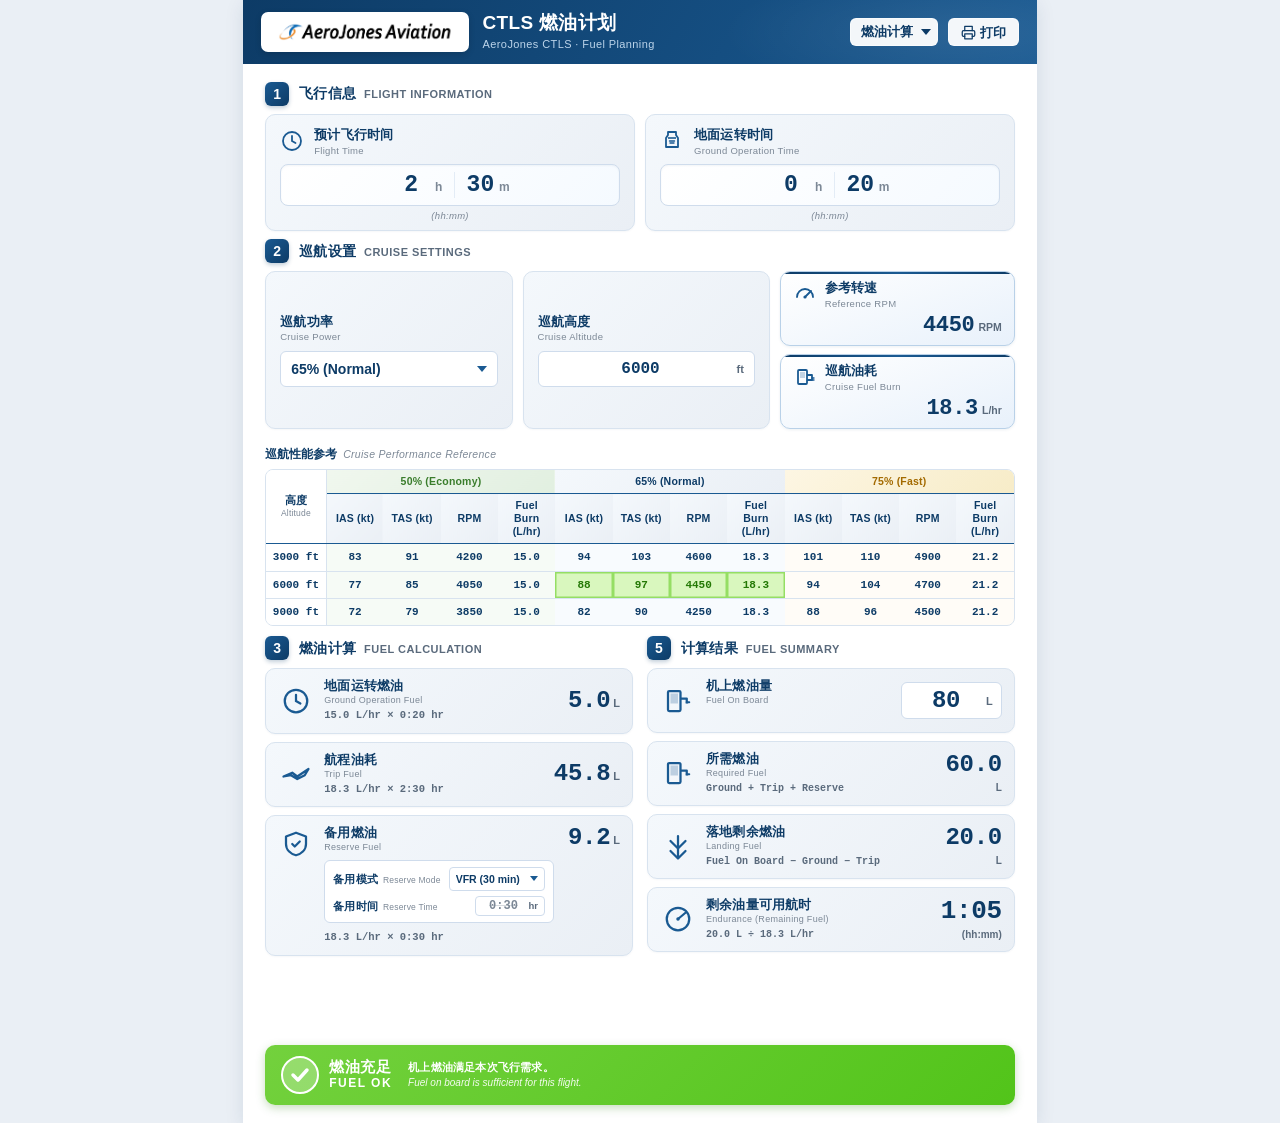
==== CTLS-FUEL/index.html @ 7efce7c6 "Initial commit: CTLS-FLIGHT-TOOLS (W&B + Fuel + T&L)" ====
<!DOCTYPE html>
<html lang="zh-CN">
<head>
<meta charset="UTF-8">
<meta name="viewport" content="width=device-width,initial-scale=1,viewport-fit=cover">
<meta name="theme-color" content="#0d3b66">
<meta name="apple-mobile-web-app-capable" content="yes">
<meta name="mobile-web-app-capable" content="yes">
<title>CTLS 燃油计划 | Fuel Planning</title>
<link rel="icon" type="image/svg+xml" href="icons/icon.svg">
<link rel="stylesheet" href="../CTLS-common/css/header.css">
<link rel="stylesheet" href="css/style.css">
</head>
<body>

<div class="page">

  <!-- ============================================================
       Header — 与 CTLS-TOL 共用样式
       ============================================================ -->
  <header class="app-header">
    <div class="logo"><img src="assets/威翔logo.png" alt="AeroJones Aviation"></div>
    <div class="titles">
      <h1>CTLS 燃油计划</h1>
      <p class="subtitle">AeroJones CTLS · Fuel Planning</p>
    </div>
  </header>

  <div class="body-pad">

    <!-- ============================================================
         Section 1 — Flight Information
         ============================================================ -->
    <div class="sec-title-bar">
      <span class="sec-badge">1</span>
      <span class="sec-text">飞行信息 <span class="en">FLIGHT INFORMATION</span></span>
    </div>

    <div class="info-grid-2">
      <div class="info-card">
        <div class="info-card-head">
          <svg class="info-icon" viewBox="0 0 24 24" aria-hidden="true">
            <circle cx="12" cy="12" r="9" fill="none" stroke="currentColor" stroke-width="1.8"/>
            <path d="M12 7 V12 L15.5 14" fill="none" stroke="currentColor" stroke-width="1.8" stroke-linecap="round"/>
          </svg>
          <div class="info-lbl">
            <span class="cn">预计飞行时间</span>
            <small>Flight Time</small>
          </div>
        </div>
        <div class="time-split">
          <input type="number" id="flight_time_hr" min="0" value="2" class="time-num">
          <span class="time-sep">h</span>
          <input type="number" id="flight_time_min" min="0" max="59" value="30" class="time-num">
          <span class="time-sep">m</span>
        </div>
        <div class="info-hint">(hh:mm)</div>
      </div>

      <div class="info-card">
        <div class="info-card-head">
          <svg class="info-icon" viewBox="0 0 24 24" aria-hidden="true">
            <path d="M8 3 H16 V6 L18 9 V18 H6 V9 L8 6 Z" fill="none" stroke="currentColor" stroke-width="1.8" stroke-linejoin="round"/>
            <path d="M8 9 H16" fill="none" stroke="currentColor" stroke-width="1.6"/>
            <path d="M9.5 12 L14.5 12 M10 14 L14 14" fill="none" stroke="currentColor" stroke-width="1.4" stroke-linecap="round"/>
          </svg>
          <div class="info-lbl">
            <span class="cn">地面运转时间</span>
            <small>Ground Operation Time</small>
          </div>
        </div>
        <div class="time-split">
          <input type="number" id="ground_op_hr" min="0" value="0" class="time-num">
          <span class="time-sep">h</span>
          <input type="number" id="ground_op_min" min="0" max="59" value="20" class="time-num">
          <span class="time-sep">m</span>
        </div>
        <div class="info-hint">(hh:mm)</div>
      </div>
    </div>

    <!-- ============================================================
         Section 2 — Cruise Settings
         ============================================================ -->
    <div class="sec-title-bar">
      <span class="sec-badge">2</span>
      <span class="sec-text">巡航设置 <span class="en">CRUISE SETTINGS</span></span>
    </div>

    <div class="cruise-grid">
      <div class="select-card">
        <div class="select-lbl">
          <span class="cn">巡航功率</span>
          <small>Cruise Power</small>
        </div>
        <select id="cruise_power" class="select-input">
          <option value="50%">50% (Economy)</option>
          <option value="65%" selected>65% (Normal)</option>
          <option value="75%">75% (Fast)</option>
        </select>
      </div>

      <div class="select-card">
        <div class="select-lbl">
          <span class="cn">巡航高度</span>
          <small>Cruise Altitude</small>
        </div>
        <div class="alt-input-wrap">
          <input type="number" id="cruise_altitude" class="alt-input" min="0" max="18000" step="100" value="6000">
          <span class="alt-unit">ft</span>
        </div>
      </div>

      <div class="result-stack">
        <div class="result-card-sm">
          <div class="result-head">
            <svg class="info-icon" viewBox="0 0 24 24" aria-hidden="true">
              <path d="M4 14 A8 8 0 0 1 20 14" fill="none" stroke="currentColor" stroke-width="1.8" stroke-linecap="round"/>
              <path d="M12 14 L18 8" fill="none" stroke="currentColor" stroke-width="1.8" stroke-linecap="round"/>
              <circle cx="12" cy="14" r="1.6" fill="currentColor"/>
            </svg>
            <div class="info-lbl">
              <span class="cn">参考转速</span>
              <small>Reference RPM</small>
            </div>
          </div>
          <div class="result-val">
            <span class="val" id="res_ref_rpm">—</span>
            <span class="unit">RPM</span>
          </div>
        </div>

        <div class="result-card-sm">
          <div class="result-head">
            <svg class="info-icon" viewBox="0 0 24 24" aria-hidden="true">
              <rect x="5" y="4" width="9" height="14" rx="1" fill="none" stroke="currentColor" stroke-width="1.8"/>
              <rect x="7" y="6" width="5" height="6" fill="currentColor" opacity=".25"/>
              <path d="M14 9 H19 V14 H14" fill="none" stroke="currentColor" stroke-width="1.8" stroke-linejoin="round"/>
              <path d="M19 12 L21 12 M19 14 L21 14" fill="none" stroke="currentColor" stroke-width="1.4" stroke-linecap="round"/>
            </svg>
            <div class="info-lbl">
              <span class="cn">巡航油耗</span>
              <small>Cruise Fuel Burn</small>
            </div>
          </div>
          <div class="result-val">
            <span class="val" id="res_burn">—</span>
            <span class="unit">L/hr</span>
          </div>
        </div>
      </div>
    </div>

    <!-- ============================================================
         POH Performance Reference Table
         ============================================================ -->
    <div class="poh-title">
      <span class="poh-title-cn">巡航性能参考</span>
      <span class="poh-title-en">Cruise Performance Reference</span>
    </div>

    <div class="poh-table-wrap">
      <table class="poh-table" id="poh_table">
        <thead>
          <tr>
            <th class="alt-head" rowspan="2">高度<br><small>Altitude</small></th>
            <th colspan="4" class="grp-50">50% (Economy)</th>
            <th colspan="4" class="grp-65">65% (Normal)</th>
            <th colspan="4" class="grp-75">75% (Fast)</th>
          </tr>
          <tr>
            <th>IAS (kt)</th><th>TAS (kt)</th><th>RPM</th><th>Fuel Burn (L/hr)</th>
            <th>IAS (kt)</th><th>TAS (kt)</th><th>RPM</th><th>Fuel Burn (L/hr)</th>
            <th>IAS (kt)</th><th>TAS (kt)</th><th>RPM</th><th>Fuel Burn (L/hr)</th>
          </tr>
        </thead>
        <tbody>
          <tr data-alt="3000">
            <th class="alt-cell">3000 ft</th>
            <td data-power="50" data-alt="3000" data-key="ias">83</td>
            <td data-power="50" data-alt="3000" data-key="tas">91</td>
            <td data-power="50" data-alt="3000" data-key="rpm">4200</td>
            <td data-power="50" data-alt="3000" data-key="burn">15.0</td>
            <td data-power="65" data-alt="3000" data-key="ias">94</td>
            <td data-power="65" data-alt="3000" data-key="tas">103</td>
            <td data-power="65" data-alt="3000" data-key="rpm">4600</td>
            <td data-power="65" data-alt="3000" data-key="burn">18.3</td>
            <td data-power="75" data-alt="3000" data-key="ias">101</td>
            <td data-power="75" data-alt="3000" data-key="tas">110</td>
            <td data-power="75" data-alt="3000" data-key="rpm">4900</td>
            <td data-power="75" data-alt="3000" data-key="burn">21.2</td>
          </tr>
          <tr data-alt="6000">
            <th class="alt-cell">6000 ft</th>
            <td data-power="50" data-alt="6000" data-key="ias">77</td>
            <td data-power="50" data-alt="6000" data-key="tas">85</td>
            <td data-power="50" data-alt="6000" data-key="rpm">4050</td>
            <td data-power="50" data-alt="6000" data-key="burn">15.0</td>
            <td data-power="65" data-alt="6000" data-key="ias">88</td>
            <td data-power="65" data-alt="6000" data-key="tas">97</td>
            <td data-power="65" data-alt="6000" data-key="rpm">4450</td>
            <td data-power="65" data-alt="6000" data-key="burn">18.3</td>
            <td data-power="75" data-alt="6000" data-key="ias">94</td>
            <td data-power="75" data-alt="6000" data-key="tas">104</td>
            <td data-power="75" data-alt="6000" data-key="rpm">4700</td>
            <td data-power="75" data-alt="6000" data-key="burn">21.2</td>
          </tr>
          <tr data-alt="9000">
            <th class="alt-cell">9000 ft</th>
            <td data-power="50" data-alt="9000" data-key="ias">72</td>
            <td data-power="50" data-alt="9000" data-key="tas">79</td>
            <td data-power="50" data-alt="9000" data-key="rpm">3850</td>
            <td data-power="50" data-alt="9000" data-key="burn">15.0</td>
            <td data-power="65" data-alt="9000" data-key="ias">82</td>
            <td data-power="65" data-alt="9000" data-key="tas">90</td>
            <td data-power="65" data-alt="9000" data-key="rpm">4250</td>
            <td data-power="65" data-alt="9000" data-key="burn">18.3</td>
            <td data-power="75" data-alt="9000" data-key="ias">88</td>
            <td data-power="75" data-alt="9000" data-key="tas">96</td>
            <td data-power="75" data-alt="9000" data-key="rpm">4500</td>
            <td data-power="75" data-alt="9000" data-key="burn">21.2</td>
          </tr>
        </tbody>
      </table>
    </div>

    <!-- ============================================================
         Section 3 + 5 — Fuel Calculation (left) / Fuel Summary (right)
         ============================================================ -->
    <div class="calc-summary-grid">

      <!-- ===== Fuel Calculation (left) ===== -->
      <div class="calc-col">
        <div class="sec-title-bar">
          <span class="sec-badge">3</span>
          <span class="sec-text">燃油计算 <span class="en">FUEL CALCULATION</span></span>
        </div>

        <div class="calc-card">
          <div class="calc-icon">
            <svg viewBox="0 0 24 24"><circle cx="12" cy="12" r="9" fill="none" stroke="currentColor" stroke-width="1.8"/><path d="M12 7 V12 L15.5 14" fill="none" stroke="currentColor" stroke-width="1.8" stroke-linecap="round"/></svg>
          </div>
          <div class="calc-body">
            <div class="calc-lbl"><span class="cn">地面运转燃油</span><small>Ground Operation Fuel</small></div>
            <div class="calc-formula"><span id="fx_ground_op">15.0 L/hr × 0:20 hr</span></div>
          </div>
          <div class="calc-result">
            <span class="val" id="res_ground_op">5.0</span>
            <span class="unit">L</span>
          </div>
        </div>

        <div class="calc-card">
          <div class="calc-icon">
            <svg viewBox="0 0 24 24"><path d="M2 14 L9 11 L13 14 L22 8 L19 13 L13 16 L8 13 Z" fill="none" stroke="currentColor" stroke-width="1.8" stroke-linejoin="round"/></svg>
          </div>
          <div class="calc-body">
            <div class="calc-lbl"><span class="cn">航程油耗</span><small>Trip Fuel</small></div>
            <div class="calc-formula"><span id="fx_trip">18.3 L/hr × 2:30 hr</span></div>
          </div>
          <div class="calc-result">
            <span class="val" id="res_trip">45.8</span>
            <span class="unit">L</span>
          </div>
        </div>

        <div class="calc-card calc-card-3col">
          <div class="calc-icon">
            <svg viewBox="0 0 24 24"><path d="M12 3 L20 6 V12 C20 17 16 20 12 21 C8 20 4 17 4 12 V6 Z" fill="none" stroke="currentColor" stroke-width="1.8" stroke-linejoin="round"/><path d="M9 12 L11 14 L15 10" fill="none" stroke="currentColor" stroke-width="1.8" stroke-linecap="round" stroke-linejoin="round"/></svg>
          </div>
          <div class="calc-body">
            <div class="calc-lbl"><span class="cn">备用燃油</span><small>Reserve Fuel</small></div>
            <div class="reserve-controls">
              <div class="reserve-row">
                <span class="reserve-lbl"><span class="cn">备用模式</span><small>Reserve Mode</small></span>
                <select id="reserve_mode" class="reserve-select">
                  <option value="VFR" selected>VFR (30 min)</option>
                  <option value="IFR">IFR (45 min)</option>
                  <option value="CUSTOM">Custom 自定义</option>
                </select>
              </div>
              <div class="reserve-row">
                <span class="reserve-lbl"><span class="cn">备用时间</span><small>Reserve Time</small></span>
                <span class="reserve-time">
                  <input type="text" id="reserve_time" value="0:30" inputmode="numeric" maxlength="5">
                  <span class="unit">hr</span>
                </span>
              </div>
            </div>
            <div class="calc-formula reserve-formula"><span id="fx_reserve">18.3 L/hr × 0:30 hr</span></div>
          </div>
          <div class="calc-result">
            <span class="val" id="res_reserve">9.2</span>
            <span class="unit">L</span>
          </div>
        </div>
      </div>

      <!-- ===== Fuel Summary (right) ===== -->
      <div class="summary-col">
        <div class="sec-title-bar">
          <span class="sec-badge sec-badge-5">5</span>
          <span class="sec-text">计算结果 <span class="en">FUEL SUMMARY</span></span>
        </div>

        <!-- Fuel On Board — 仅留用户填写窗口（无结果） -->
        <div class="summary-card">
          <div class="summary-icon">
            <svg viewBox="0 0 24 24"><rect x="4" y="4" width="10" height="16" rx="1" fill="none" stroke="currentColor" stroke-width="1.8"/><rect x="6" y="6" width="6" height="8" fill="currentColor" opacity=".25"/><path d="M14 10 H19 V14" fill="none" stroke="currentColor" stroke-width="1.8" stroke-linejoin="round"/><path d="M19 13 L21 13" fill="none" stroke="currentColor" stroke-width="1.6" stroke-linecap="round"/></svg>
          </div>
          <div class="summary-body">
            <div class="summary-lbl"><span class="cn">机上燃油量</span><small>Fuel On Board</small></div>
            <div class="summary-formula">&nbsp;</div>
          </div>
          <div class="summary-input">
            <input type="number" id="fuel_on_board" step="0.5" min="0" max="80" value="80">
            <span class="summary-input-unit">L</span>
          </div>
        </div>

        <div class="summary-card">
          <div class="summary-icon">
            <svg viewBox="0 0 24 24"><rect x="4" y="4" width="10" height="16" rx="1" fill="none" stroke="currentColor" stroke-width="1.8"/><rect x="6" y="6" width="6" height="8" fill="currentColor" opacity=".25"/><path d="M14 10 H19 V14" fill="none" stroke="currentColor" stroke-width="1.8" stroke-linejoin="round"/><path d="M19 13 L21 13" fill="none" stroke="currentColor" stroke-width="1.6" stroke-linecap="round"/></svg>
          </div>
          <div class="summary-body">
            <div class="summary-lbl"><span class="cn">所需燃油</span><small>Required Fuel</small></div>
            <div class="summary-formula">Ground + Trip + Reserve</div>
          </div>
          <div class="summary-result">
            <span class="val" id="res_required">60.0</span>
            <span class="unit">L</span>
          </div>
        </div>

        <div class="summary-card">
          <div class="summary-icon">
            <svg viewBox="0 0 24 24"><path d="M12 4 V20 M6 8 L12 14 L18 8 M6 16 L12 22 L18 16" fill="none" stroke="currentColor" stroke-width="1.8" stroke-linecap="round" stroke-linejoin="round"/></svg>
          </div>
          <div class="summary-body">
            <div class="summary-lbl"><span class="cn">落地剩余燃油</span><small>Landing Fuel</small></div>
            <div class="summary-formula">Fuel On Board − Ground − Trip</div>
          </div>
          <div class="summary-result">
            <span class="val" id="res_landing">20.0</span>
            <span class="unit">L</span>
          </div>
        </div>

        <div class="summary-card">
          <div class="summary-icon">
            <svg viewBox="0 0 24 24"><circle cx="12" cy="12" r="9" fill="none" stroke="currentColor" stroke-width="1.8"/><path d="M12 12 L18 7" fill="none" stroke="currentColor" stroke-width="1.8" stroke-linecap="round"/><circle cx="12" cy="12" r="1.4" fill="currentColor"/></svg>
          </div>
          <div class="summary-body">
            <div class="summary-lbl"><span class="cn">剩余油量可用航时</span><small>Endurance (Remaining Fuel)</small></div>
            <div class="summary-formula"><span id="fx_endurance">20.0 L ÷ 18.3 L/hr</span></div>
          </div>
          <div class="summary-result">
            <span class="val val-time" id="res_endurance">1:05</span>
            <span class="unit">(hh:mm)</span>
          </div>
        </div>
      </div>

    </div>

    <!-- ============================================================
       Footer Status Bar (no airplane)
       ============================================================ -->
    <div class="status-bar" id="fuel_status">
      <div class="status-left">
        <div class="status-icon-circle">
          <svg viewBox="0 0 24 24" aria-hidden="true">
            <path d="M5 12 L10 17 L19 7" fill="none" stroke="white" stroke-width="3.5" stroke-linecap="round" stroke-linejoin="round"/>
          </svg>
        </div>
        <div class="status-text">
          <div class="status-title">燃油充足</div>
          <div class="status-title-en">FUEL OK</div>
        </div>
      </div>
      <div class="status-mid">
        <div class="status-desc">机上燃油满足本次飞行需求。</div>
        <div class="status-desc-en">Fuel on board is sufficient for this flight.</div>
      </div>
    </div>

  </div>
</div>

<script src="data/pohData.js"></script>
<script src="js/script.js"></script>
<script src="../CTLS-common/js/shell-switch.js"></script>
</body>
</html>
---- CTLS-common/css/header.css ----
/* ================================================================
   CTLS 公共 Header — CTLS-TOL / CTLS 燃油计划 / CTLS 重量与重心 共用
   ----------------------------------------------------------
   设计要点：
   - 深蓝渐变背景 (#0d3b66 → #1a5a92)
   - 左侧白色 Logo 卡片（带阴影）
   - 右侧主标题（h1）+ 英文副标题（.subtitle）
   - 顶部右侧高光叠加（径向渐变）
   - safe-area-inset 适配刘海屏
   - 桌面 ≥600px 放大 padding / 字号
   ================================================================ */

.app-header{
  display:flex;
  align-items:center;
  gap:10px;
  padding:10px 12px;
  padding-top:max(10px,env(safe-area-inset-top));
  background:linear-gradient(120deg,#0d3b66 0%,#1a5a92 100%);
  color:#fff;
  position:relative;
  overflow:hidden;
}
.app-header::after{
  content:'';
  position:absolute;
  top:-50%;
  right:-20%;
  width:60%;
  height:200%;
  background:radial-gradient(ellipse at center,rgba(255,255,255,.08) 0%,transparent 70%);
  pointer-events:none;
}

.logo{
  flex:none;
  background:#fff;
  border-radius:7px;
  padding:4px 8px;
  display:flex;
  align-items:center;
  box-shadow:0 2px 6px rgba(0,0,0,.15);
  height:30px;
  position:relative;
  z-index:1;
}
.logo img{
  height:20px;
  display:block;
}

.titles{
  position:relative;
  z-index:1;
  min-width:0;
  flex:1;
}
.titles h1{
  font-size:15px;
  font-weight:600;
  letter-spacing:.3px;
  line-height:1.2;
  white-space:nowrap;
  overflow:hidden;
  text-overflow:ellipsis;
}
.titles .subtitle{
  font-size:9px;
  color:#bcd4ea;
  margin-top:2px;
  letter-spacing:.4px;
}

/* 桌面 ≥600px：放大 padding 与字号 */
@media (min-width:600px){
  .app-header{padding:12px 18px;gap:14px}
  .logo{padding:7px 12px;height:auto}
  .logo img{height:26px}
  .titles h1{font-size:19px}
  .titles .subtitle{font-size:11px}
}
---- CTLS-FUEL/css/style.css ----
/* ================================================================
   CTLS Fuel Planner — A4 Portrait 1:1 Layout
   - 头部样式使用 ../CTLS-common/css/header.css（与 CTLS-TOL 共用）
   - 其他严格参照参考图复刻
   - 所有卡片 / 间距 / 字号 / 圆角 / 边框 1:1 还原
   - 打印：单页 A4 纵向
   ================================================================ */

:root{
  --c-deep:#0d3b66;
  --c-blue:#1a5a92;
  --c-mid:#5a6a7c;
  --c-soft:#7c8896;
  --c-line:#d8e3ef;
  --c-bg1:#f4f8fc;
  --c-bg2:#eaeff5;
  --c-card:#ffffff;
  --c-green:#237804;
  --c-hl:#d9f7be;     /* POH 表格高亮（浅绿） */
  --c-hl-bd:#95de64;
  --r-card:10px;
  --r-badge:6px;
  --shadow:0 1px 2px rgba(13,59,102,.04);
}

*{margin:0;padding:0;box-sizing:border-box}

html,body{height:100%}
body{
  font-family:'PingFang SC','Microsoft YaHei',-apple-system,BlinkMacSystemFont,'Segoe UI',sans-serif;
  background:#eaeff5;
  color:var(--c-deep);
  font-size:13px;
  line-height:1.3;
  -webkit-text-size-adjust:100%;
  -webkit-tap-highlight-color:transparent;
  padding:0;
}

/* ============================================================
   Page container — A4 Portrait
   ============================================================ */
.page{
  width:210mm;
  min-height:297mm;
  margin:0 auto;
  padding:0;
  background:#fff;
  box-shadow:0 4px 18px rgba(20,50,90,.10);
  display:flex;
  flex-direction:column;
}

/* ============================================================
   Body pad — 内容区（A4 横向内边距 22px）
   ============================================================ */
.body-pad{
  padding:14px 22px 18px;
  background:#fff;
  flex:1;
  display:flex;
  flex-direction:column;
}

/* ============================================================
   Section title bar — 蓝色数字方块 + 中文在前 + 英文在后
   ============================================================ */
.sec-title-bar{
  display:flex;align-items:center;gap:10px;
  margin:4px 0 8px;
}
.sec-badge{
  display:inline-flex;align-items:center;justify-content:center;
  width:24px;height:24px;
  background:linear-gradient(135deg,var(--c-blue),var(--c-deep));
  color:#fff;border-radius:var(--r-badge);
  font-weight:700;font-size:14px;line-height:1;
  box-shadow:0 2px 4px rgba(13,59,102,.25);
  flex-shrink:0;
}
.sec-text{
  font-weight:700;color:var(--c-deep);font-size:13.5px;
  letter-spacing:.2px;display:inline-flex;align-items:baseline;gap:8px;
  flex-wrap:wrap;
}
.sec-text .en{
  font-weight:600;color:var(--c-mid);font-size:11px;
  letter-spacing:.5px;
}

/* ============================================================
   Section 1 — Flight Information : 2 equal cards
   ============================================================ */
.info-grid-2{
  display:grid;grid-template-columns:1fr 1fr;
  gap:10px;margin-bottom:4px;
}
.info-card{
  background:linear-gradient(135deg,var(--c-bg1),var(--c-bg2));
  border:1px solid var(--c-line);
  border-radius:var(--r-card);
  padding:12px 14px 8px;
  box-shadow:var(--shadow);
}
.info-card-head{display:flex;align-items:center;gap:10px;margin-bottom:8px}
.info-icon{width:24px;height:24px;color:var(--c-blue);flex-shrink:0}
.info-lbl{display:flex;flex-direction:column;line-height:1.2;min-width:0}
.info-lbl .cn{
  font-size:13px;font-weight:700;color:var(--c-deep);letter-spacing:.2px;
}
.info-lbl small{
  font-size:9.5px;font-weight:500;color:var(--c-soft);
  margin-top:2px;letter-spacing:.3px;
}

/* ---- Split time input (hour + minute) ---- */
.time-split{
  display:flex;align-items:baseline;justify-content:center;gap:3px;
  background:linear-gradient(135deg,#ffffff,#f5faff);
  border:1px solid #cfdcec;border-radius:8px;
  padding:7px 14px;margin-bottom:4px;
  box-shadow:inset 0 1px 2px rgba(13,59,102,.05);
  transition:border-color .15s,box-shadow .15s;
}
.time-split:focus-within{border-color:var(--c-blue);box-shadow:0 0 0 3px rgba(26,90,146,.15)}
.time-num{
  border:0;outline:0;background:transparent;
  text-align:center;font-size:23px;font-weight:700;color:var(--c-deep);
  font-family:'SF Mono','Monaco','Consolas',monospace;
  width:42px;padding:0;
  -moz-appearance:textfield;
}
.time-num:focus{color:var(--c-blue)}
.time-num::-webkit-outer-spin-button,
.time-num::-webkit-inner-spin-button{-webkit-appearance:none;margin:0}
.time-sep{
  font-size:12px;color:var(--c-soft);font-weight:600;letter-spacing:.5px;
}
.time-sep + .time-num{
  border-left:1px solid #e3ecf6;
  margin-left:8px;padding-left:10px;
}
.info-hint{
  text-align:center;font-size:9.5px;color:var(--c-soft);
  font-style:italic;letter-spacing:.3px;
}

/* ============================================================
   Section 2 — Cruise Settings
   ============================================================ */
.cruise-grid{
  display:grid;
  grid-template-columns:1fr 1fr .95fr;
  gap:10px;margin-bottom:4px;align-items:stretch;
}
.select-card{
  background:linear-gradient(135deg,var(--c-bg1),var(--c-bg2));
  border:1px solid var(--c-line);
  border-radius:var(--r-card);
  padding:12px 14px;
  display:flex;flex-direction:column;justify-content:center;gap:8px;
  box-shadow:var(--shadow);
}
.select-lbl{display:flex;flex-direction:column;line-height:1.2}
.select-lbl .cn{
  font-size:13px;font-weight:700;color:var(--c-deep);letter-spacing:.2px;
}
.select-lbl small{
  font-size:9.5px;font-weight:500;color:var(--c-soft);margin-top:2px;
  letter-spacing:.3px;
}
.select-input{
  width:100%;height:36px;padding:0 28px 0 10px;
  border:1px solid #cfdcec;border-radius:6px;
  background:#fff;
  background-image:url("data:image/svg+xml,%3Csvg xmlns='http://www.w3.org/2000/svg' width='10' height='6' viewBox='0 0 10 6'%3E%3Cpath fill='%231a5a92' d='M5 6L0 0h10z'/%3E%3C/svg%3E");
  background-repeat:no-repeat;background-position:right 10px center;
  font-size:14px;font-weight:700;color:var(--c-deep);
  appearance:none;-webkit-appearance:none;
  font-family:inherit;cursor:pointer;
  transition:border-color .15s,box-shadow .15s;
}
.select-input:focus{outline:0;border-color:var(--c-blue);box-shadow:0 0 0 3px rgba(26,90,146,.18)}

/* ---- Free-form altitude input ---- */
.alt-input-wrap{
  display:flex;align-items:center;
  background:#fff;border:1px solid #cfdcec;border-radius:6px;
  height:36px;padding:0 10px;
  transition:border-color .15s,box-shadow .15s;
}
.alt-input-wrap:focus-within{border-color:var(--c-blue);box-shadow:0 0 0 3px rgba(26,90,146,.18)}
.alt-input{
  flex:1;border:0;outline:0;background:transparent;
  font-size:16px;font-weight:700;color:var(--c-deep);
  font-family:'SF Mono','Monaco','Consolas',monospace;
  text-align:center;
  -moz-appearance:textfield;
  width:100%;min-width:0;
}
.alt-input::-webkit-outer-spin-button,
.alt-input::-webkit-inner-spin-button{-webkit-appearance:none;margin:0}
.alt-unit{
  font-size:11px;color:var(--c-mid);font-weight:600;
  padding-left:4px;flex-shrink:0;
}

.result-stack{display:flex;flex-direction:column;gap:8px}
.result-card-sm{
  flex:1;
  background:linear-gradient(160deg,#fff,#e8f1fb);
  border:1px solid #b9d1e8;border-radius:var(--r-card);
  padding:8px 12px;
  display:flex;flex-direction:column;justify-content:center;gap:4px;
  box-shadow:0 1px 3px rgba(13,59,102,.08);
  position:relative;overflow:hidden;
}
.result-card-sm::before{
  content:'';position:absolute;top:0;left:0;right:0;height:2px;
  background:linear-gradient(90deg,var(--c-deep),var(--c-blue),var(--c-deep));
}
.result-head{display:flex;align-items:center;gap:8px}
.result-val{display:flex;align-items:baseline;justify-content:flex-end;gap:4px;margin-top:2px}
.result-val .val{
  font-size:22px;font-weight:700;color:var(--c-deep);
  font-family:'SF Mono','Monaco','Consolas',monospace;
  letter-spacing:-.3px;line-height:1;
}
.result-val .unit{font-size:10.5px;color:var(--c-mid);font-weight:600}

/* ============================================================
   POH Title
   ============================================================ */
.poh-title{
  margin:14px 0 6px;
  font-size:12px;font-weight:700;color:var(--c-deep);
  display:flex;align-items:baseline;gap:6px;flex-wrap:wrap;
}
.poh-title-cn{font-weight:700}
.poh-title-en{font-size:10.5px;font-weight:500;color:var(--c-soft);font-style:italic;letter-spacing:.3px}

/* ============================================================
   POH Table
   ============================================================ */
.poh-table-wrap{
  margin-bottom:10px;
  border:1px solid var(--c-line);border-radius:8px;overflow:hidden;
  background:#fff;
}
.poh-table{
  width:100%;border-collapse:collapse;
  font-size:10.5px;color:var(--c-deep);
  table-layout:fixed;
}
.poh-table thead th{
  background:linear-gradient(135deg,var(--c-bg1),var(--c-bg2));
  font-weight:700;padding:5px 4px;border-bottom:1px solid var(--c-blue);
  text-align:center;font-size:10.5px;letter-spacing:.2px;
  color:var(--c-deep);line-height:1.25;
}
.poh-table thead th small{display:block;font-weight:500;color:var(--c-soft);font-size:8.5px;margin-top:1px}
.poh-table thead th.alt-head{width:60px;background:#fff;border-right:1px solid var(--c-line)}
.poh-table thead th.grp-50{background:linear-gradient(135deg,#f0f7ee,#e1efe0);color:#3a7d2c}
.poh-table thead th.grp-65{background:linear-gradient(135deg,var(--c-bg1),var(--c-bg2));color:var(--c-deep)}
.poh-table thead th.grp-75{background:linear-gradient(135deg,#fdf6e3,#f7ecc8);color:#a36a00}
.poh-table tbody th.alt-cell{
  background:#fff;text-align:center;font-weight:700;color:var(--c-deep);
  font-size:11px;padding:6px 4px;border-right:1px solid var(--c-line);
  border-top:1px solid var(--c-line);
  font-family:'SF Mono','Monaco','Consolas',monospace;
}
.poh-table tbody td{
  padding:6px 4px;border-top:1px solid var(--c-line);
  text-align:center;font-weight:600;
  font-family:'SF Mono','Monaco','Consolas',monospace;
  font-size:11px;color:var(--c-deep);
}
.poh-table tbody td:nth-child(5n+2),
.poh-table tbody td:nth-child(5n+3),
.poh-table tbody td:nth-child(5n+4),
.poh-table tbody td:nth-child(5n+5){background:rgba(220,238,220,.25)}
.poh-table tbody td:nth-child(5n+6),
.poh-table tbody td:nth-child(5n+7),
.poh-table tbody td:nth-child(5n+8),
.poh-table tbody td:nth-child(5n+9){background:rgba(232,240,250,.30)}
.poh-table tbody td:nth-child(5n+10),
.poh-table tbody td:nth-child(5n+11),
.poh-table tbody td:nth-child(5n+12),
.poh-table tbody td:nth-child(5n+13){background:rgba(253,246,227,.30)}

.poh-table tbody td.cell-active{
  background:var(--c-hl)!important;
  color:var(--c-green)!important;
  font-weight:700;
  box-shadow:inset 0 0 0 1.5px var(--c-hl-bd);
}

/* ============================================================
   Section 3 + 5 — calc / summary 2-col grid
   ============================================================ */
.calc-summary-grid{
  display:grid;grid-template-columns:1fr 1fr;
  gap:14px;margin-bottom:12px;align-items:start;
}
.calc-col,.summary-col{display:flex;flex-direction:column}
.calc-col .sec-title-bar{margin:0 0 8px}
.summary-col .sec-title-bar{margin:0 0 8px}

/* ===== Fuel Calculation card ===== */
.calc-card{
  background:linear-gradient(135deg,var(--c-bg1),var(--c-bg2));
  border:1px solid var(--c-line);border-radius:var(--r-card);
  padding:10px 12px;margin-bottom:8px;
  display:grid;
  grid-template-columns:auto 1fr auto;
  align-items:center;gap:10px;
  box-shadow:var(--shadow);
}
.calc-card-3col{
  grid-template-columns:auto 1fr auto;
  align-items:start;
  padding:10px 12px;
}
.calc-icon{
  width:36px;height:36px;color:var(--c-blue);
  display:flex;align-items:center;justify-content:center;flex-shrink:0;
}
.calc-icon svg{width:30px;height:30px}
.calc-body{display:flex;flex-direction:column;gap:3px;min-width:0}
.calc-lbl{display:flex;flex-direction:column;line-height:1.2}
.calc-lbl .cn{
  font-size:12.5px;font-weight:700;color:var(--c-deep);letter-spacing:.2px;
}
.calc-lbl small{
  font-size:9px;font-weight:500;color:var(--c-soft);margin-top:1px;
  letter-spacing:.3px;
}
.calc-formula{
  font-size:10.5px;color:var(--c-mid);font-weight:600;
  font-family:'SF Mono','Monaco','Consolas',monospace;letter-spacing:0;
}
.calc-result{
  display:flex;align-items:baseline;gap:3px;
  padding-left:4px;
}
.calc-result .val{
  font-size:24px;font-weight:700;color:var(--c-deep);
  font-family:'SF Mono','Monaco','Consolas',monospace;
  letter-spacing:-.3px;line-height:1;
}
.calc-result .unit{font-size:11px;color:var(--c-mid);font-weight:600}

/* Reserve 子控件 */
.reserve-controls{
  display:flex;flex-direction:column;gap:5px;
  background:#fff;border:1px solid #cfdcec;border-radius:6px;
  padding:6px 8px;margin:4px 0;
  min-width:0;box-sizing:border-box;
}
.reserve-row{
  display:flex;align-items:center;justify-content:space-between;
  gap:8px;font-size:10.5px;min-width:0;
}
.reserve-lbl{
  color:var(--c-deep);font-weight:600;letter-spacing:.2px;
  display:inline-flex;align-items:baseline;gap:5px;
  white-space:nowrap;flex-shrink:0;
}
.reserve-lbl .cn{
  font-size:11px;font-weight:700;color:var(--c-deep);
  white-space:nowrap;
}
.reserve-lbl small{
  font-size:8.5px;font-weight:500;color:var(--c-soft);
  letter-spacing:.2px;
}
.reserve-select{
  flex:1;min-width:0;max-width:130px;box-sizing:border-box;
  height:24px;padding:0 22px 0 6px;
  border:1px solid #cfdcec;border-radius:4px;background:#fff;
  background-image:url("data:image/svg+xml,%3Csvg xmlns='http://www.w3.org/2000/svg' width='8' height='5' viewBox='0 0 10 6'%3E%3Cpath fill='%231a5a92' d='M5 6L0 0h10z'/%3E%3C/svg%3E");
  background-repeat:no-repeat;background-position:right 6px center;
  font-size:10.5px;font-weight:600;color:var(--c-deep);
  appearance:none;-webkit-appearance:none;cursor:pointer;
  font-family:inherit;
}
.reserve-time{
  display:inline-flex;align-items:center;gap:4px;flex-shrink:0;
  border:1px solid #cfdcec;border-radius:4px;padding:2px 6px;background:#fff;
  transition:border-color .15s,box-shadow .15s;
}
.reserve-time:focus-within{border-color:var(--c-blue);box-shadow:0 0 0 2px rgba(26,90,146,.18)}
.reserve-time input{
  border:0;outline:0;background:transparent;
  width:42px;text-align:center;font-size:12px;font-weight:700;
  color:var(--c-deep);font-family:'SF Mono','Monaco','Consolas',monospace;
}
.reserve-time input:disabled{
  color:var(--c-soft);
  cursor:not-allowed;
  text-decoration:line-through;
  text-decoration-color:rgba(122,136,150,.3);
}
.reserve-time .unit{font-size:9.5px;color:var(--c-mid);font-weight:600}
.reserve-formula{margin-top:1px}

/* ===== Fuel Summary card ===== */
.summary-card{
  background:linear-gradient(135deg,var(--c-bg1),var(--c-bg2));
  border:1px solid var(--c-line);border-radius:var(--r-card);
  padding:10px 12px;margin-bottom:8px;
  display:grid;
  grid-template-columns:auto 1fr auto;
  align-items:center;gap:10px;
  box-shadow:var(--shadow);
}
/* Fuel On Board：仅留输入窗口（无结果展示） */
.summary-card.no-result{grid-template-columns:auto 1fr auto}
.summary-icon{
  width:36px;height:36px;color:var(--c-blue);
  display:flex;align-items:center;justify-content:center;flex-shrink:0;
}
.summary-icon svg{width:30px;height:30px}
.summary-body{display:flex;flex-direction:column;gap:3px;min-width:0}
.summary-lbl{display:flex;flex-direction:column;line-height:1.2}
.summary-lbl .cn{
  font-size:12.5px;font-weight:700;color:var(--c-deep);letter-spacing:.2px;
}
.summary-lbl small{
  font-size:9px;font-weight:500;color:var(--c-soft);margin-top:1px;
  letter-spacing:.3px;
}
.summary-formula{
  font-size:10px;color:var(--c-mid);font-weight:600;
  font-family:'SF Mono','Monaco','Consolas',monospace;letter-spacing:0;
  white-space:nowrap;overflow:hidden;text-overflow:ellipsis;
}
/* 机上燃油量 — 仅输入框 + 单位 */
.summary-input{
  display:inline-flex;align-items:center;gap:4px;
  border:1px solid #cfdcec;border-radius:6px;
  padding:4px 8px;background:#fff;
  transition:border-color .15s,box-shadow .15s;
}
.summary-input:focus-within{border-color:var(--c-blue);box-shadow:0 0 0 2px rgba(26,90,146,.18)}
.summary-input input{
  width:72px;border:0;outline:0;background:transparent;
  text-align:center;font-size:24px;font-weight:700;
  color:var(--c-deep);font-family:'SF Mono','Monaco','Consolas',monospace;
  letter-spacing:-.3px;line-height:1;padding:0;
  -moz-appearance:textfield;
}
.summary-input input::-webkit-outer-spin-button,
.summary-input input::-webkit-inner-spin-button{-webkit-appearance:none;margin:0}
.summary-input-unit{
  font-size:11px;color:var(--c-mid);font-weight:600;
}
.summary-result{
  display:flex;align-items:baseline;gap:3px;padding-left:4px;
  flex-direction:column;align-items:flex-end;
}
.summary-result .val{
  font-size:24px;font-weight:700;color:var(--c-deep);
  font-family:'SF Mono','Monaco','Consolas',monospace;
  letter-spacing:-.3px;line-height:1;
}
.summary-result .unit{
  font-size:10px;color:var(--c-mid);font-weight:600;margin-top:1px;
}
.summary-result .val.val-time{font-size:26px}

/* ============================================================
   Footer Status Bar (no airplane, 2-col grid)
   ============================================================ */
.status-bar{
  margin-top:auto;
  background:linear-gradient(135deg,#73d13d,#52c41a);
  border-radius:var(--r-card);
  padding:10px 16px;
  display:grid;grid-template-columns:auto 1fr;align-items:center;gap:16px;
  color:#fff;
  box-shadow:0 3px 10px rgba(35,120,4,.25);
  min-height:60px;
  transition:background .2s,box-shadow .2s;
}
.status-bar.status-danger{
  background:linear-gradient(135deg,#ff7875,#cf1322);
  box-shadow:0 3px 10px rgba(207,19,34,.25);
}
.status-bar.status-caution{
  background:linear-gradient(135deg,#ffd666,#faad14);
  box-shadow:0 3px 10px rgba(250,173,20,.25);
}
.status-left{display:flex;align-items:center;gap:10px;flex-shrink:0}
.status-icon-circle{
  width:38px;height:38px;border-radius:50%;background:rgba(255,255,255,.25);
  display:flex;align-items:center;justify-content:center;flex-shrink:0;
  border:2px solid #fff;
}
.status-icon-circle svg{width:24px;height:24px}
.status-text{display:flex;flex-direction:column;line-height:1.15}
.status-title{font-size:15px;font-weight:700;color:#fff;letter-spacing:.5px}
.status-title-en{font-size:12px;font-weight:700;color:#fff;letter-spacing:1.5px;margin-top:1px}
.status-mid{display:flex;flex-direction:column;line-height:1.35;min-width:0}
.status-desc{font-size:11px;font-weight:600;color:#fff;letter-spacing:.2px}
.status-desc-en{font-size:10px;font-weight:500;color:rgba(255,255,255,.92);font-style:italic;margin-top:1px}

/* ============================================================
   Responsive — 极窄屏 fallback
   ============================================================ */
@media (max-width:820px){
  .page{width:100%;min-height:auto;box-shadow:none}
  .body-pad{padding:12px 14px 14px}
  .calc-summary-grid{grid-template-columns:1fr}
  .cruise-grid{grid-template-columns:1fr 1fr}
  .result-stack{grid-column:1 / span 2;flex-direction:row}
  .result-card-sm{flex:1}
}

/* ============================================================
   Print — A4 portrait single page
   ============================================================ */
@media print{
  @page{size:A4 portrait;margin:6mm}
  html,body{background:#fff;padding:0;margin:0}
  .page{width:100%;min-height:auto;box-shadow:none;margin:0;padding:0}
  .body-pad{padding:10px 14px 12px}

  /* Header 紧凑 */
  .app-header{padding:8px 12px;gap:8px}
  .logo{padding:3px 6px;height:24px}
  .logo img{height:16px}
  .titles h1{font-size:13px}
  .titles .subtitle{font-size:8px;letter-spacing:.3px}

  .sec-title-bar{margin:4px 0 4px;gap:6px}
  .sec-badge{width:18px;height:18px;font-size:11px;border-radius:4px}
  .sec-text{font-size:11px}
  .sec-text .en{font-size:9px}

  .info-grid-2{gap:6px}
  .info-card{padding:6px 8px 5px;border-radius:6px}
  .info-card-head{margin-bottom:4px;gap:6px}
  .info-icon{width:18px;height:18px}
  .info-lbl .cn{font-size:10px}
  .info-lbl small{font-size:7.5px}
  .time-split{padding:3px 6px}
  .time-num{font-size:14px;width:36px}
  .time-sep{font-size:8px}
  .info-hint{font-size:7.5px}

  .cruise-grid{gap:6px}
  .select-card{padding:6px 8px;border-radius:6px}
  .select-lbl .cn{font-size:10px}
  .select-lbl small{font-size:7.5px}
  .select-input{height:24px;font-size:11px;padding:0 22px 0 6px}
  .alt-input-wrap{height:24px;padding:0 6px}
  .alt-input{font-size:11px}
  .alt-unit{font-size:8px}
  .result-card-sm{padding:4px 8px;border-radius:6px}
  .result-head{gap:5px}
  .result-val .val{font-size:14px}
  .result-val .unit{font-size:8px}

  .poh-title{margin:5px 0 3px;font-size:10.5px}
  .poh-table-wrap{margin-bottom:5px}
  .poh-table{font-size:8.5px}
  .poh-table thead th{padding:3px 2px;font-size:8.5px}
  .poh-table thead th small{font-size:6.5px}
  .poh-table tbody td{padding:3px 2px;font-size:9px}
  .poh-table tbody th.alt-cell{font-size:9px;padding:3px 2px}

  .calc-summary-grid{gap:8px;margin-bottom:6px}
  .calc-card,.summary-card{padding:5px 8px;gap:6px;border-radius:6px;margin-bottom:4px}
  .calc-icon,.summary-icon{width:24px;height:24px}
  .calc-icon svg,.summary-icon svg{width:20px;height:20px}
  .calc-lbl .cn,.summary-lbl .cn{font-size:10px}
  .calc-lbl small,.summary-lbl small{font-size:7px}
  .calc-formula,.summary-formula{font-size:8.5px}
  .calc-result .val,.summary-result .val{font-size:14px}
  .calc-result .unit,.summary-result .unit{font-size:8px}
  .summary-result .val.val-time{font-size:15px}
  .reserve-controls{padding:3px 5px}
  .reserve-row{font-size:8.5px}
  .reserve-select{height:18px;font-size:8.5px;padding:0 18px 0 4px}
  .reserve-time{padding:1px 4px}
  .reserve-time input{width:30px;font-size:10px}
  .summary-input{padding:2px 5px}
  .summary-input input{width:42px;font-size:11px}
  .summary-input-unit{font-size:8px}

  .status-bar{padding:5px 10px;min-height:36px;border-radius:6px;gap:10px}
  .status-icon-circle{width:26px;height:26px;border-width:1.5px}
  .status-icon-circle svg{width:16px;height:16px}
  .status-title{font-size:11px}
  .status-title-en{font-size:9px;letter-spacing:1px}
  .status-desc{font-size:8.5px}
  .status-desc-en{font-size:7.5px}
}
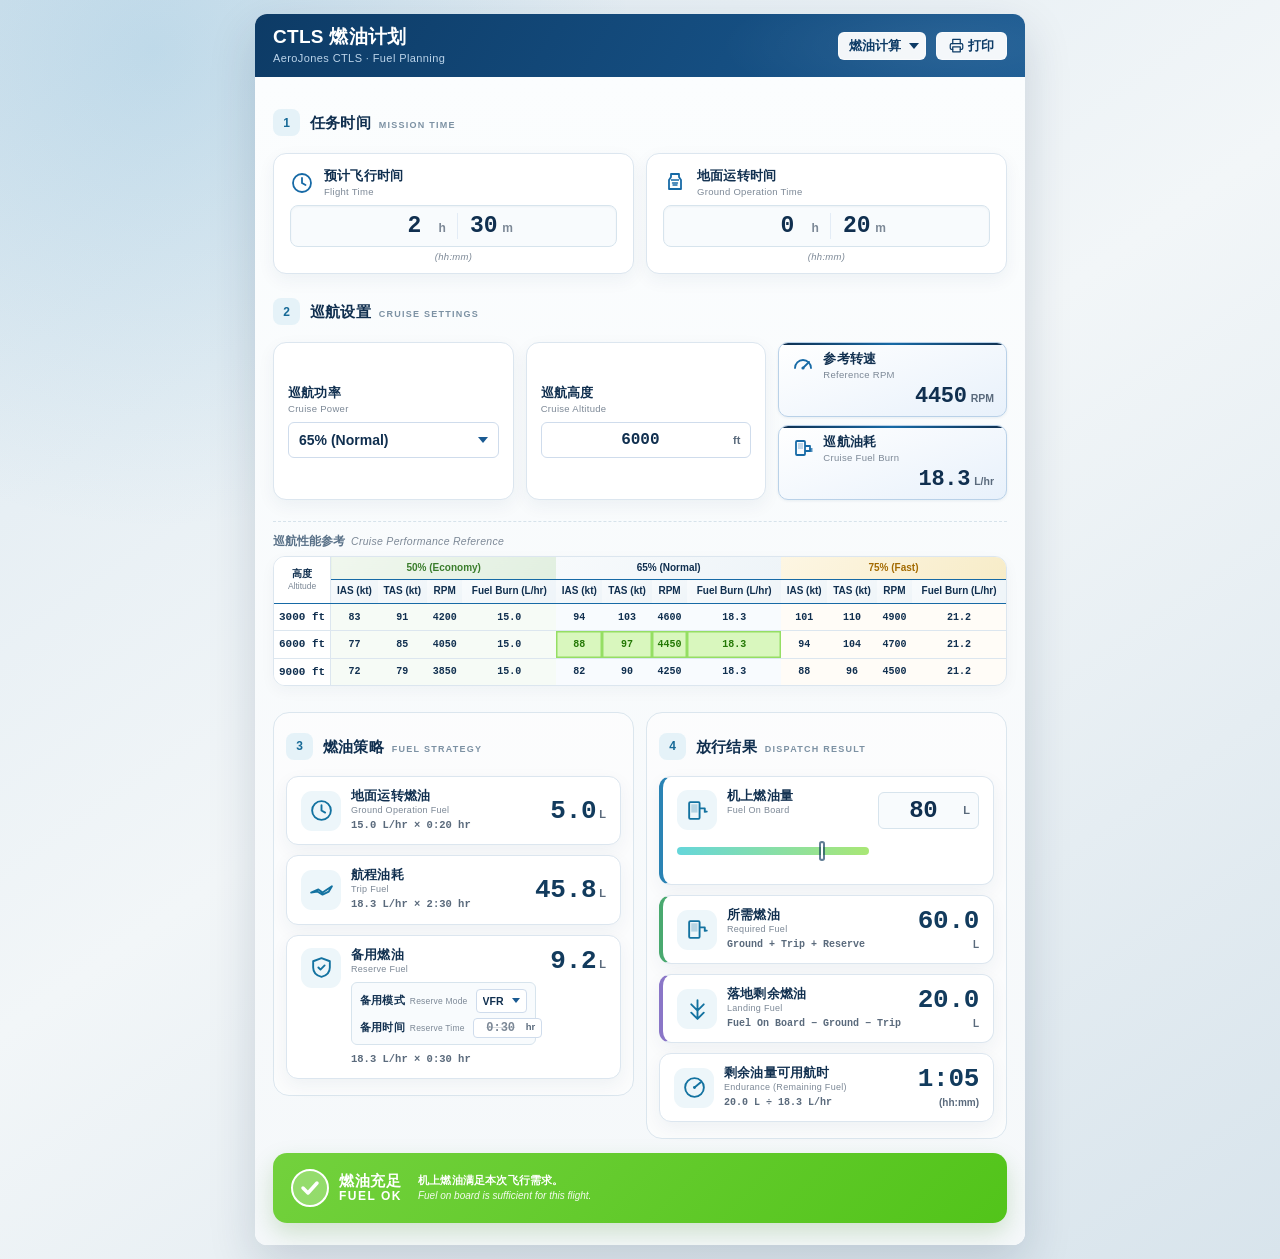
==== commit e159739f: "Prepare CTLS Flight Tools for GitHub Pages" ====
--- a/CTLS-FUEL/index.html
+++ b/CTLS-FUEL/index.html
@@ -7,9 +7,10 @@
 <meta name="apple-mobile-web-app-capable" content="yes">
 <meta name="mobile-web-app-capable" content="yes">
 <title>CTLS 燃油计划 | Fuel Planning</title>
+<link rel="manifest" href="manifest.json">
 <link rel="icon" type="image/svg+xml" href="icons/icon.svg">
 <link rel="stylesheet" href="../CTLS-common/css/header.css">
-<link rel="stylesheet" href="css/style.css">
+<link rel="stylesheet" href="css/style.css?v=1.1.1">
 </head>
 <body>
 
@@ -19,7 +20,6 @@
        Header — 与 CTLS-TOL 共用样式
        ============================================================ -->
   <header class="app-header">
-    <div class="logo"><img src="assets/威翔logo.png" alt="AeroJones Aviation"></div>
     <div class="titles">
       <h1>CTLS 燃油计划</h1>
       <p class="subtitle">AeroJones CTLS · Fuel Planning</p>
@@ -33,7 +33,7 @@
          ============================================================ -->
     <div class="sec-title-bar">
       <span class="sec-badge">1</span>
-      <span class="sec-text">飞行信息 <span class="en">FLIGHT INFORMATION</span></span>
+      <span class="sec-text">任务时间 <span class="en">MISSION TIME</span></span>
     </div>
 
     <div class="info-grid-2">
@@ -106,7 +106,7 @@
           <small>Cruise Altitude</small>
         </div>
         <div class="alt-input-wrap">
-          <input type="number" id="cruise_altitude" class="alt-input" min="0" max="18000" step="100" value="6000">
+          <input type="number" id="cruise_altitude" class="alt-input" min="3000" max="9000" step="100" value="6000">
           <span class="alt-unit">ft</span>
         </div>
       </div>
@@ -224,6 +224,115 @@
       </table>
     </div>
 
+    <div class="mobile-poh-summary">
+      <div class="mob-poh-header">
+        <span class="mob-poh-title">巡航性能</span>
+        <span class="mob-poh-power" id="mob_poh_power">65% (Normal)</span>
+      </div>
+
+      <div class="mob-poh-selected">
+        <div class="mob-poh-selected-alt" id="mob_poh_alt">6000 ft</div>
+        <div class="mob-poh-grid">
+          <div class="mob-poh-item">
+            <div class="mob-poh-lbl">IAS</div>
+            <div class="mob-poh-val" id="mob_poh_ias">88</div>
+            <div class="mob-poh-unit">kt</div>
+          </div>
+          <div class="mob-poh-item">
+            <div class="mob-poh-lbl">TAS</div>
+            <div class="mob-poh-val" id="mob_poh_tas">97</div>
+            <div class="mob-poh-unit">kt</div>
+          </div>
+          <div class="mob-poh-item">
+            <div class="mob-poh-lbl">RPM</div>
+            <div class="mob-poh-val" id="mob_poh_rpm">4450</div>
+            <div class="mob-poh-unit"></div>
+          </div>
+          <div class="mob-poh-item">
+            <div class="mob-poh-lbl">Fuel Burn</div>
+            <div class="mob-poh-val" id="mob_poh_burn">18.3</div>
+            <div class="mob-poh-unit">L/hr</div>
+          </div>
+        </div>
+      </div>
+
+      <div class="mob-poh-toggle" id="mob_poh_toggle" role="button" tabindex="0" aria-expanded="false" onclick="togglePOHDetail()" onkeydown="if(event.key==='Enter'||event.key===' '){event.preventDefault();togglePOHDetail()}">
+        <span class="mob-poh-toggle-icon">▼</span>
+        <span class="mob-poh-toggle-text">查看全部数据</span>
+      </div>
+
+      <div class="mob-poh-detail" id="mob_poh_detail">
+        <div class="mob-poh-section">
+          <div class="mob-poh-section-title">所有高度数据</div>
+          <div class="mob-poh-alt-cards">
+            <div class="mob-poh-alt-card" id="mob_poh_alt_3000">
+              <div class="mob-poh-alt-header">3000 ft</div>
+              <div class="mob-poh-alt-row">
+                <span class="mob-poh-alt-power">50%</span>
+                <span class="mob-poh-alt-ias">IAS:83</span>
+                <span class="mob-poh-alt-tas">TAS:91</span>
+                <span class="mob-poh-alt-burn">15.0L/hr</span>
+              </div>
+              <div class="mob-poh-alt-row">
+                <span class="mob-poh-alt-power">65%</span>
+                <span class="mob-poh-alt-ias">IAS:94</span>
+                <span class="mob-poh-alt-tas">TAS:103</span>
+                <span class="mob-poh-alt-burn">18.3L/hr</span>
+              </div>
+              <div class="mob-poh-alt-row">
+                <span class="mob-poh-alt-power">75%</span>
+                <span class="mob-poh-alt-ias">IAS:101</span>
+                <span class="mob-poh-alt-tas">TAS:110</span>
+                <span class="mob-poh-alt-burn">21.2L/hr</span>
+              </div>
+            </div>
+            <div class="mob-poh-alt-card" id="mob_poh_alt_6000">
+              <div class="mob-poh-alt-header">6000 ft</div>
+              <div class="mob-poh-alt-row">
+                <span class="mob-poh-alt-power">50%</span>
+                <span class="mob-poh-alt-ias">IAS:77</span>
+                <span class="mob-poh-alt-tas">TAS:85</span>
+                <span class="mob-poh-alt-burn">15.0L/hr</span>
+              </div>
+              <div class="mob-poh-alt-row">
+                <span class="mob-poh-alt-power">65%</span>
+                <span class="mob-poh-alt-ias">IAS:88</span>
+                <span class="mob-poh-alt-tas">TAS:97</span>
+                <span class="mob-poh-alt-burn">18.3L/hr</span>
+              </div>
+              <div class="mob-poh-alt-row">
+                <span class="mob-poh-alt-power">75%</span>
+                <span class="mob-poh-alt-ias">IAS:94</span>
+                <span class="mob-poh-alt-tas">TAS:104</span>
+                <span class="mob-poh-alt-burn">21.2L/hr</span>
+              </div>
+            </div>
+            <div class="mob-poh-alt-card" id="mob_poh_alt_9000">
+              <div class="mob-poh-alt-header">9000 ft</div>
+              <div class="mob-poh-alt-row">
+                <span class="mob-poh-alt-power">50%</span>
+                <span class="mob-poh-alt-ias">IAS:72</span>
+                <span class="mob-poh-alt-tas">TAS:79</span>
+                <span class="mob-poh-alt-burn">15.0L/hr</span>
+              </div>
+              <div class="mob-poh-alt-row">
+                <span class="mob-poh-alt-power">65%</span>
+                <span class="mob-poh-alt-ias">IAS:82</span>
+                <span class="mob-poh-alt-tas">TAS:90</span>
+                <span class="mob-poh-alt-burn">18.3L/hr</span>
+              </div>
+              <div class="mob-poh-alt-row">
+                <span class="mob-poh-alt-power">75%</span>
+                <span class="mob-poh-alt-ias">IAS:88</span>
+                <span class="mob-poh-alt-tas">TAS:96</span>
+                <span class="mob-poh-alt-burn">21.2L/hr</span>
+              </div>
+            </div>
+          </div>
+        </div>
+      </div>
+    </div>
+
     <!-- ============================================================
          Section 3 + 5 — Fuel Calculation (left) / Fuel Summary (right)
          ============================================================ -->
@@ -233,7 +342,7 @@
       <div class="calc-col">
         <div class="sec-title-bar">
           <span class="sec-badge">3</span>
-          <span class="sec-text">燃油计算 <span class="en">FUEL CALCULATION</span></span>
+          <span class="sec-text">燃油策略 <span class="en">FUEL STRATEGY</span></span>
         </div>
 
         <div class="calc-card">
@@ -299,8 +408,8 @@
       <!-- ===== Fuel Summary (right) ===== -->
       <div class="summary-col">
         <div class="sec-title-bar">
-          <span class="sec-badge sec-badge-5">5</span>
-          <span class="sec-text">计算结果 <span class="en">FUEL SUMMARY</span></span>
+          <span class="sec-badge">4</span>
+          <span class="sec-text">放行结果 <span class="en">DISPATCH RESULT</span></span>
         </div>
 
         <!-- Fuel On Board — 仅留用户填写窗口（无结果） -->
@@ -313,9 +422,14 @@
             <div class="summary-formula">&nbsp;</div>
           </div>
           <div class="summary-input">
-            <input type="number" id="fuel_on_board" step="0.5" min="0" max="80" value="80">
+            <input type="number" id="fuel_on_board" step="0.5" min="0" max="126" value="80">
             <span class="summary-input-unit">L</span>
           </div>
+          <div class="fuel-gauge" aria-hidden="true">
+            <span class="fuel-gauge-fill" id="fuel_gauge_fill"></span>
+            <span class="fuel-gauge-required" id="fuel_required_marker"></span>
+          </div>
+          <div class="fuel-gauge-scale"><span>0 L</span><span>所需燃油标记</span><span>126 L</span></div>
         </div>
 
         <div class="summary-card">
@@ -387,8 +501,12 @@
   </div>
 </div>
 
-<script src="data/pohData.js"></script>
-<script src="js/script.js"></script>
+<script src="data/pohData.js?v=1.1.0"></script>
+<script src="../CTLS-common/js/flight-plan-store.js"></script>
+<script src="../CTLS-common/js/tool-draft-store.js"></script>
+<script src="../CTLS-common/js/form-accessibility.js"></script>
+<script src="js/script.js?v=1.2.0"></script>
 <script src="../CTLS-common/js/shell-switch.js"></script>
+<script src="../CTLS-common/js/pwa-register.js"></script>
 </body>
-</html>+</html>
--- a/CTLS-common/css/header.css
+++ b/CTLS-common/css/header.css
@@ -71,8 +71,17 @@
   letter-spacing:.4px;
 }
 
-/* 桌面 ≥600px：放大 padding 与字号 */
-@media (min-width:600px){
+/* 平板 600px-1024px */
+@media (min-width:600px) and (max-width:1024px){
+  .app-header{padding:11px 16px;gap:12px}
+  .logo{padding:6px 10px;height:auto}
+  .logo img{height:24px}
+  .titles h1{font-size:17px}
+  .titles .subtitle{font-size:10px}
+}
+
+/* 桌面 ≥1024px：放大 padding 与字号 */
+@media (min-width:1024px){
   .app-header{padding:12px 18px;gap:14px}
   .logo{padding:7px 12px;height:auto}
   .logo img{height:26px}
--- a/CTLS-FUEL/css/style.css
+++ b/CTLS-FUEL/css/style.css
@@ -25,30 +25,49 @@
 
 *{margin:0;padding:0;box-sizing:border-box}
 
-html,body{height:100%}
+html,body{min-height:100%}
 body{
   font-family:'PingFang SC','Microsoft YaHei',-apple-system,BlinkMacSystemFont,'Segoe UI',sans-serif;
-  background:#eaeff5;
+  background:linear-gradient(135deg,#e8eef5 0%,#dce6f0 100%);
   color:var(--c-deep);
   font-size:13px;
   line-height:1.3;
   -webkit-text-size-adjust:100%;
   -webkit-tap-highlight-color:transparent;
-  padding:0;
-}
-
-/* ============================================================
-   Page container — A4 Portrait
+  padding:8px;
+  padding-top:max(8px,env(safe-area-inset-top));
+  padding-bottom:max(8px,env(safe-area-inset-bottom));
+  padding-left:max(8px,env(safe-area-inset-left));
+  padding-right:max(8px,env(safe-area-inset-right));
+  overscroll-behavior-y:contain;
+}
+
+/* ============================================================
+   Page container — A4 Portrait (desktop) / Full width (mobile)
    ============================================================ */
 .page{
-  width:210mm;
-  min-height:297mm;
+  width:100%;
+  max-width:420px;
+  min-height:calc(100vh - 16px);
   margin:0 auto;
   padding:0;
   background:#fff;
-  box-shadow:0 4px 18px rgba(20,50,90,.10);
+  border:1px solid #cdd9e6;
+  border-radius:14px;
+  box-shadow:0 6px 22px rgba(20,50,90,.12);
+  overflow:hidden;
   display:flex;
   flex-direction:column;
+}
+
+@media (min-width:600px) and (max-width:1024px){
+  body{padding:12px;font-size:14px}
+  .page{max-width:680px;min-height:calc(100vh - 24px)}
+}
+
+@media (min-width:1024px){
+  body{padding:14px;font-size:14px}
+  .page{max-width:770px;min-height:calc(100vh - 28px);border-radius:12px}
 }
 
 /* ============================================================
@@ -67,8 +86,12 @@
    ============================================================ */
 .sec-title-bar{
   display:flex;align-items:center;gap:10px;
-  margin:4px 0 8px;
-}
+  margin:8px 0 8px;padding:5px 9px;
+  background:linear-gradient(135deg,var(--c-bg1),var(--c-bg2));
+  border:1px solid var(--c-line);border-radius:7px;
+  position:relative;overflow:hidden;
+}
+.sec-title-bar::before{content:'';position:absolute;left:0;top:0;bottom:0;width:3px;background:var(--c-deep)}
 .sec-badge{
   display:inline-flex;align-items:center;justify-content:center;
   width:24px;height:24px;
@@ -244,36 +267,48 @@
    ============================================================ */
 .poh-table-wrap{
   margin-bottom:10px;
-  border:1px solid var(--c-line);border-radius:8px;overflow:hidden;
+  border:1px solid var(--c-line);border-radius:8px;
   background:#fff;
-}
+  overflow-x:auto;
+  -webkit-overflow-scrolling:touch;
+  max-width:100%;
+}
+.poh-table-wrap::-webkit-scrollbar{height:6px}
+.poh-table-wrap::-webkit-scrollbar-track{background:#f0f5fb;border-radius:3px}
+.poh-table-wrap::-webkit-scrollbar-thumb{background:#b8cde8;border-radius:3px}
+.poh-table-wrap::-webkit-scrollbar-thumb:hover{background:#9fb8d8}
+
 .poh-table{
-  width:100%;border-collapse:collapse;
+  width:100%;min-width:0;border-collapse:collapse;
   font-size:10.5px;color:var(--c-deep);
-  table-layout:fixed;
+  table-layout:auto;
 }
 .poh-table thead th{
   background:linear-gradient(135deg,var(--c-bg1),var(--c-bg2));
-  font-weight:700;padding:5px 4px;border-bottom:1px solid var(--c-blue);
-  text-align:center;font-size:10.5px;letter-spacing:.2px;
+  font-weight:700;padding:5px 2px;border-bottom:1px solid var(--c-blue);
+  text-align:center;font-size:10px;letter-spacing:0;
   color:var(--c-deep);line-height:1.25;
+  white-space:nowrap;
 }
 .poh-table thead th small{display:block;font-weight:500;color:var(--c-soft);font-size:8.5px;margin-top:1px}
-.poh-table thead th.alt-head{width:60px;background:#fff;border-right:1px solid var(--c-line)}
+.poh-table thead th.alt-head{width:52px;min-width:52px;background:#fff;border-right:1px solid var(--c-line)}
 .poh-table thead th.grp-50{background:linear-gradient(135deg,#f0f7ee,#e1efe0);color:#3a7d2c}
 .poh-table thead th.grp-65{background:linear-gradient(135deg,var(--c-bg1),var(--c-bg2));color:var(--c-deep)}
 .poh-table thead th.grp-75{background:linear-gradient(135deg,#fdf6e3,#f7ecc8);color:#a36a00}
 .poh-table tbody th.alt-cell{
   background:#fff;text-align:center;font-weight:700;color:var(--c-deep);
-  font-size:11px;padding:6px 4px;border-right:1px solid var(--c-line);
+  font-size:11px;padding:6px 5px;border-right:1px solid var(--c-line);
   border-top:1px solid var(--c-line);
   font-family:'SF Mono','Monaco','Consolas',monospace;
+  white-space:nowrap;
 }
 .poh-table tbody td{
-  padding:6px 4px;border-top:1px solid var(--c-line);
+  padding:6px 3px;border-top:1px solid var(--c-line);
   text-align:center;font-weight:600;
   font-family:'SF Mono','Monaco','Consolas',monospace;
-  font-size:11px;color:var(--c-deep);
+  font-size:10px;color:var(--c-deep);
+  white-space:nowrap;
+  min-width:0;
 }
 .poh-table tbody td:nth-child(5n+2),
 .poh-table tbody td:nth-child(5n+3),
@@ -506,15 +541,141 @@
 .status-desc-en{font-size:10px;font-weight:500;color:rgba(255,255,255,.92);font-style:italic;margin-top:1px}
 
 /* ============================================================
-   Responsive — 极窄屏 fallback
-   ============================================================ */
+   Responsive — Mobile & Tablet
+   ============================================================ */
+
+@media (max-width:768px){
+  .body-pad{padding:12px 14px 14px}
+}
+
+@media (max-width:600px){
+  body{padding:8px}
+  .body-pad{padding:10px 12px 14px}
+  .info-grid-2{grid-template-columns:1fr;gap:8px}
+  .cruise-grid{grid-template-columns:1fr;gap:8px}
+  .result-stack{flex-direction:row;gap:6px}
+  .result-card-sm{flex:1}
+  .calc-summary-grid{grid-template-columns:1fr;gap:12px}
+  .sec-title-bar{margin:8px 0 6px;padding:5px 8px}
+  .sec-badge{width:20px;height:20px;font-size:12px}
+  .sec-text{font-size:12px}
+  .sec-text .en{font-size:9.5px}
+  .info-card{padding:10px 12px 6px}
+  .info-card-head{margin-bottom:6px}
+  .info-icon{width:20px;height:20px}
+  .info-lbl .cn{font-size:12px}
+  .info-lbl small{font-size:9px}
+  .time-num{font-size:18px;width:36px}
+  .select-card{padding:10px 12px}
+  .select-lbl .cn{font-size:12px}
+  .select-lbl small{font-size:9px}
+  .select-input{height:32px;font-size:13px}
+  .alt-input{font-size:14px}
+  .calc-card,.summary-card{
+    padding:10px 12px;margin-bottom:8px;
+    display:flex;flex-direction:column;gap:8px;
+    grid-template-columns:none;
+  }
+  .calc-icon,.summary-icon{
+    width:32px;height:32px;
+    align-self:flex-start;
+  }
+  .calc-icon svg,.summary-icon svg{width:28px;height:28px}
+  .calc-body,.summary-body{display:flex;flex-direction:column;gap:4px;min-width:0}
+  .calc-lbl,.summary-lbl{display:flex;flex-direction:row;align-items:center;gap:6px;flex-wrap:wrap}
+  .calc-lbl .cn,.summary-lbl .cn{font-size:12px;font-weight:700}
+  .calc-lbl small,.summary-lbl small{font-size:9px;font-weight:500;color:#7c8896;margin-top:0}
+  .calc-formula,.summary-formula{font-size:10px;color:#5a6a7c}
+  .calc-result,.summary-result{
+    display:flex;align-items:center;justify-content:flex-end;gap:6px;
+    padding-left:0;flex-direction:row;
+  }
+  .calc-result .val,.summary-result .val{font-size:24px;font-weight:700}
+  .calc-result .unit,.summary-result .unit{font-size:11px;color:#5a6a7c;font-weight:600}
+  .summary-input input{width:72px;font-size:22px}
+  .calc-card-3col{grid-template-columns:none}
+  .reserve-controls{padding:8px 10px;margin:6px 0}
+  .reserve-row{flex-direction:row;align-items:center;gap:8px}
+  .reserve-lbl{flex-direction:row;gap:4px}
+  .reserve-lbl .cn{font-size:11px}
+  .reserve-lbl small{font-size:8.5px}
+  .reserve-select{max-width:100%;height:30px;font-size:11px}
+  .reserve-time{padding:3px 8px}
+  .reserve-time input{width:50px;font-size:13px}
+  .status-bar{padding:10px 12px;min-height:56px;grid-template-columns:auto 1fr}
+  .status-icon-circle{width:36px;height:36px}
+  .status-title{font-size:14px}
+  .status-title-en{font-size:10px}
+  .status-desc{font-size:10.5px}
+  .status-desc-en{font-size:9px}
+}
+
+.mobile-poh-summary{display:none}
+
 @media (max-width:820px){
-  .page{width:100%;min-height:auto;box-shadow:none}
-  .body-pad{padding:12px 14px 14px}
-  .calc-summary-grid{grid-template-columns:1fr}
-  .cruise-grid{grid-template-columns:1fr 1fr}
-  .result-stack{grid-column:1 / span 2;flex-direction:row}
-  .result-card-sm{flex:1}
+  .mobile-poh-summary{
+    display:block;
+    background:#fff;border:1px solid #d8e3ef;border-radius:10px;
+    padding:10px 12px;margin-bottom:8px;
+    box-shadow:0 1px 3px rgba(13,59,102,.06);
+    position:relative;overflow:hidden
+  }
+  .mobile-poh-summary::before{
+    content:'';position:absolute;top:0;left:0;right:0;height:2px;
+    background:linear-gradient(90deg,#0d3b66,#1a5a92,#0d3b66)
+  }
+  .poh-table-wrap{display:none}
+  .mob-poh-header{display:flex;justify-content:space-between;align-items:center;margin-bottom:8px}
+  .mob-poh-title{font-size:12px;font-weight:700;color:#0d3b66}
+  .mob-poh-power{font-size:10px;font-weight:600;color:#237804;padding:2px 6px;background:#f6ffed;border-radius:4px}
+  .mob-poh-selected{margin-bottom:8px}
+  .mob-poh-selected-alt{font-size:11px;color:#5a6a7c;margin-bottom:6px;font-weight:500}
+  .mob-poh-grid{display:grid;grid-template-columns:repeat(2,1fr);gap:6px}
+  .mob-poh-item{
+    background:#f7fafd;border-radius:6px;padding:6px 8px;
+    display:flex;flex-direction:column;align-items:center;gap:2px
+  }
+  .mob-poh-lbl{font-size:9px;color:#7c8896;font-weight:500}
+  .mob-poh-val{font-size:18px;font-weight:700;color:#0d3b66;font-family:'SF Mono','Monaco','Consolas',monospace}
+  .mob-poh-unit{font-size:9px;color:#98a4b0;font-weight:500}
+  .mob-poh-toggle{
+    display:flex;align-items:center;justify-content:center;gap:4px;
+    padding:6px 10px;border:1px dashed #b8cde8;border-radius:6px;
+    cursor:pointer;background:#f7fafd;
+    transition:all .2s;
+    margin-bottom:0
+  }
+  .mob-poh-toggle:active{background:#e8f1fb}
+  .mob-poh-toggle:focus-visible{outline:3px solid #ffbf47;outline-offset:2px}
+  .mob-poh-toggle-icon{font-size:8px;color:#5a6a7c;transition:transform .2s}
+  .mob-poh-toggle-text{font-size:10px;color:#5a6a7c;font-weight:500}
+  .mob-poh-detail{display:none;margin-top:10px;padding-top:10px;border-top:1px dashed #d8e3ef}
+  .mob-poh-detail.open{display:block}
+  .mob-poh-section-title{font-size:11px;font-weight:700;color:#0d3b66;margin-bottom:6px}
+  .mob-poh-alt-cards{display:flex;flex-direction:column;gap:6px}
+  .mob-poh-alt-card{background:#f7fafd;border-radius:8px;padding:8px 10px;border:1px solid #e7eef5}
+  .mob-poh-alt-card.active{background:#e8f1fb;border-color:#b9d1e8}
+  .mob-poh-alt-header{font-size:11px;font-weight:700;color:#0d3b66;margin-bottom:4px;font-family:'SF Mono','Monaco','Consolas',monospace}
+  .mob-poh-alt-row{display:flex;flex-wrap:wrap;align-items:center;gap:6px;padding:3px 0;font-size:10px}
+  .mob-poh-alt-power{font-weight:700;color:#0d3b66;font-size:10px;min-width:32px}
+  .mob-poh-alt-ias,.mob-poh-alt-tas,.mob-poh-alt-burn{color:#5a6a7c;font-family:'SF Mono','Monaco','Consolas',monospace}
+  .mob-poh-alt-burn{color:#237804;font-weight:600}
+}
+
+@media (min-width:600px) and (max-width:820px){
+  .mobile-poh-summary{padding:12px 14px;border-radius:12px}
+  .mob-poh-title{font-size:14px}
+  .mob-poh-power{font-size:11px;padding:3px 8px}
+  .mob-poh-alt{font-size:12px}
+  .mob-poh-grid{gap:8px}
+  .mob-poh-item{padding:8px 10px}
+  .mob-poh-lbl{font-size:10px}
+  .mob-poh-val{font-size:20px}
+  .mob-poh-unit{font-size:10px}
+}
+
+@media (max-width:600px){
+  .page{width:100%;min-height:calc(100vh - 16px)}
 }
 
 /* ============================================================
@@ -523,7 +684,7 @@
 @media print{
   @page{size:A4 portrait;margin:6mm}
   html,body{background:#fff;padding:0;margin:0}
-  .page{width:100%;min-height:auto;box-shadow:none;margin:0;padding:0}
+  .page{width:100%;max-width:100%;min-height:auto;box-shadow:none;border:none;border-radius:0;margin:0;padding:0}
   .body-pad{padding:10px 14px 12px}
 
   /* Header 紧凑 */
@@ -596,4 +757,87 @@
   .status-title-en{font-size:9px;letter-spacing:1px}
   .status-desc{font-size:8.5px}
   .status-desc-en{font-size:7.5px}
-}+}
+
+/* ============================================================
+   2026 Flight-deck visual refresh — screen only
+   ============================================================ */
+@media screen{
+  :root{
+    --c-deep:#102f4f;
+    --c-blue:#176aa6;
+    --c-line:#dce6ef;
+    --c-bg1:#f7fafc;
+    --c-bg2:#eef4f8;
+    --shadow:0 10px 28px rgba(18,52,80,.08);
+  }
+  body{
+    background:
+      radial-gradient(circle at 12% 4%,rgba(45,142,196,.18),transparent 29%),
+      linear-gradient(145deg,#dce8f0 0%,#f2f6f8 48%,#d8e4ec 100%);
+  }
+  .page{max-width:770px;border:0;border-radius:12px;box-shadow:0 18px 48px rgba(10,39,66,.16)}
+  .body-pad{padding:16px 18px 22px;background:linear-gradient(180deg,#fbfdfe 0%,#f5f8fa 100%)}
+  .planner-intro{
+    display:flex;align-items:flex-end;justify-content:space-between;gap:24px;
+    padding:22px 24px;margin:0 0 16px;border-radius:16px;color:#fff;
+    background:linear-gradient(122deg,#0b3458 0%,#155f91 58%,#1b789e 100%);
+    box-shadow:0 14px 30px rgba(13,59,102,.18);position:relative;overflow:hidden;
+  }
+  .planner-intro::after{content:'';position:absolute;width:230px;height:230px;border:1px solid rgba(255,255,255,.12);border-radius:50%;right:-60px;top:-120px}
+  .planner-kicker{font-size:10px;font-weight:800;letter-spacing:2.4px;color:#8fd8ef}
+  .planner-intro h2{font-size:21px;line-height:1.25;margin:5px 0 5px;letter-spacing:.4px}
+  .planner-intro p{font-size:12px;color:rgba(255,255,255,.72)}
+  .planner-capacity{display:flex;flex-direction:column;align-items:flex-end;position:relative;z-index:1;white-space:nowrap}
+  .planner-capacity span{font-size:10px;color:rgba(255,255,255,.68)}
+  .planner-capacity strong{font:700 28px/1.1 'SF Mono','Consolas',monospace;color:#fff}
+  .planner-capacity small{font:700 11px/1 inherit}
+  .sec-title-bar{background:transparent;border:0;border-radius:0;padding:8px 0;margin:8px 0 9px;overflow:visible}
+  .sec-title-bar::before{display:none}
+  .sec-badge{width:27px;height:27px;border-radius:8px;background:#e5f2f8;color:#176a97;box-shadow:none;font-size:12px}
+  .sec-text{font-size:15px}.sec-text .en{font-size:9px;letter-spacing:1.25px;color:#7c91a3}
+  .info-grid-2{gap:12px;margin-bottom:8px}
+  .info-card,.select-card,.calc-card,.summary-card{background:#fff;border:1px solid var(--c-line);box-shadow:0 6px 18px rgba(22,59,88,.055)}
+  .info-card,.select-card{border-radius:13px}
+  .info-card{padding:14px 16px 10px}.cruise-grid{gap:12px;margin-bottom:8px}
+  .time-split,.select-wrap,.reserve-controls,.summary-input{background:#f8fbfd;border-color:#d7e4ed}
+  .poh-title{margin-top:13px;padding-top:12px;border-top:1px dashed #d7e3eb;color:#587087}
+  .poh-table-wrap{border-radius:12px;background:#fff;box-shadow:0 5px 15px rgba(22,59,88,.04)}
+  .calc-summary-grid{gap:12px;margin-top:16px;margin-bottom:14px}
+  .calc-col,.summary-col{padding:12px 12px 6px;border:1px solid #dbe6ee;border-radius:16px;background:rgba(255,255,255,.58);min-width:0}
+  .calc-card,.summary-card{border-radius:12px;padding:12px 14px;margin-bottom:10px}
+  .calc-icon,.summary-icon{width:40px;height:40px;border-radius:11px;background:#edf6fa;color:#1372a0}
+  .calc-icon svg,.summary-icon svg{width:25px;height:25px}
+  .calc-result .val,.summary-result .val{font-size:26px;color:#123b5d}
+  .summary-col .summary-card:first-of-type{grid-template-columns:auto 1fr auto;background:linear-gradient(135deg,#0e3a5d,#176e96);border:0;color:#fff;padding-bottom:13px}
+  .summary-col .summary-card:first-of-type .summary-icon{background:rgba(255,255,255,.12);color:#fff}
+  .summary-col .summary-card:first-of-type .summary-lbl .cn{color:#fff}
+  .summary-col .summary-card:first-of-type .summary-lbl small{color:rgba(255,255,255,.65)}
+  .summary-col .summary-card:first-of-type .summary-input{background:#fff;border:0}
+  .fuel-gauge{grid-column:1/-1;height:8px;border-radius:999px;background:rgba(255,255,255,.18);position:relative;margin-top:5px;overflow:visible}
+  .fuel-gauge-fill{display:block;height:100%;width:0;border-radius:inherit;background:linear-gradient(90deg,#65d6da,#a9e775);transition:width .25s ease}
+  .fuel-gauge-required{position:absolute;top:-4px;width:2px;height:16px;background:#fff;box-shadow:0 0 0 2px rgba(14,58,93,.65);border-radius:2px;transition:left .25s ease}
+  .fuel-gauge-scale{grid-column:1/-1;display:flex;justify-content:space-between;font-size:8px;color:rgba(255,255,255,.62);margin-top:-3px}
+  .summary-col .summary-card:nth-of-type(2){border-left:4px solid #2a83b4}
+  .summary-col .summary-card:nth-of-type(3){border-left:4px solid #49a96f}
+  .summary-col .summary-card:nth-of-type(4){border-left:4px solid #8a76c7}
+  .status-bar{border-radius:14px;padding:14px 18px;min-height:70px;box-shadow:0 10px 24px rgba(35,120,4,.18)}
+}
+
+@media screen and (max-width:820px){
+  .page{border-radius:14px}.body-pad{padding:12px 14px 18px}
+  .planner-intro{padding:17px 16px;margin-bottom:10px;align-items:center}
+  .planner-intro h2{font-size:18px}.planner-intro p{font-size:10px;max-width:230px}
+  .planner-capacity strong{font-size:23px}
+  .calc-col,.summary-col{padding:9px 10px 2px;border-radius:13px}
+  .poh-title{display:none}
+}
+
+@media screen and (max-width:600px){
+  .planner-intro{gap:12px}.planner-intro p{display:none}.planner-kicker{font-size:8px}.planner-intro h2{font-size:16px;margin-bottom:0}
+  .planner-capacity span{font-size:8px}.planner-capacity strong{font-size:20px}
+  .sec-title-bar{margin:6px 0}.sec-text{font-size:13px}
+  .calc-summary-grid{margin-top:10px;gap:10px}
+  .calc-card,.summary-card{padding:10px 11px}
+  .fuel-gauge-scale{font-size:7px}
+}
